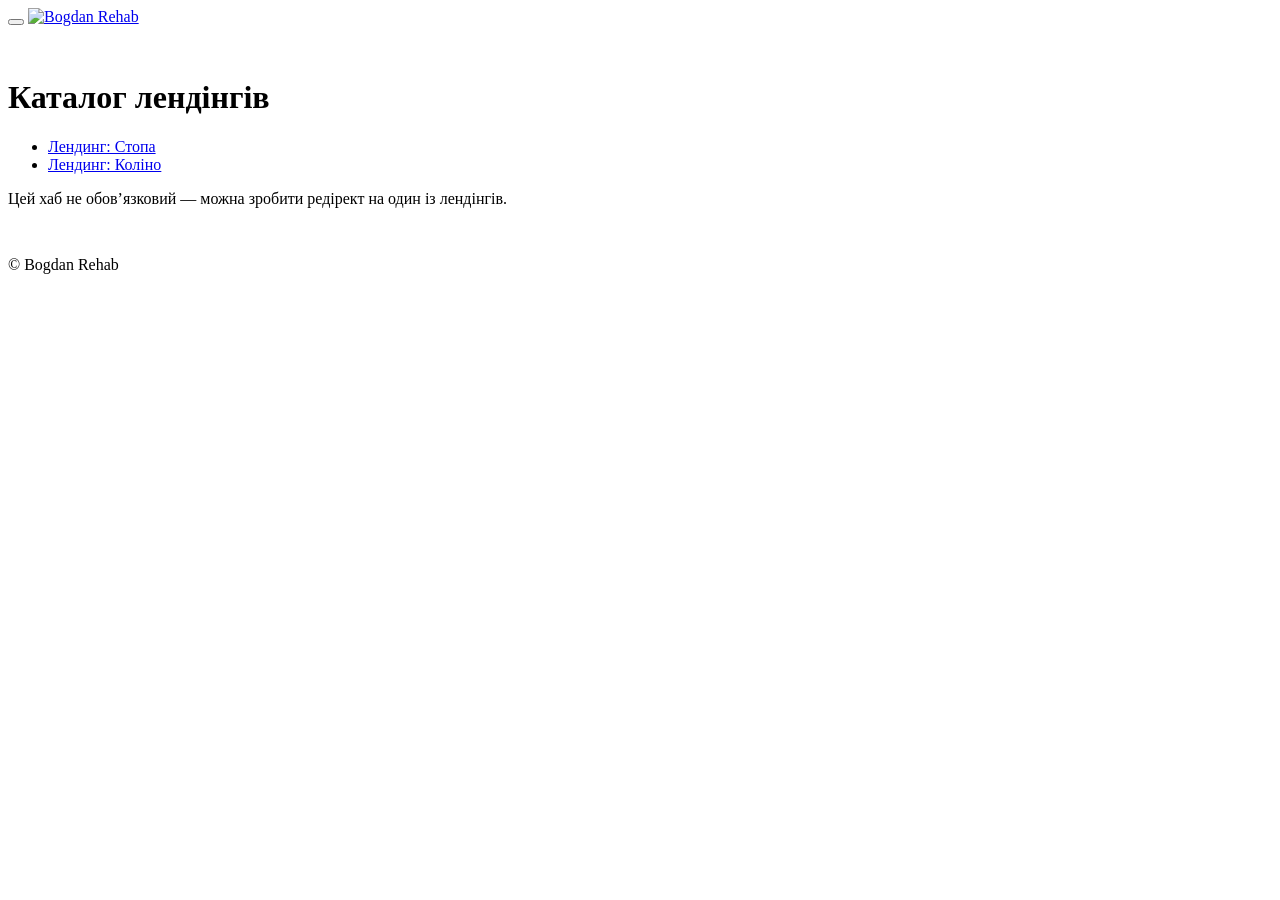
==== docs/index.html @ aafe2293 "1" ====
<!doctype html>
<html lang="uk">
<head>
  <meta charset="utf-8" />
  <meta name="viewport" content="width=device-width, initial-scale=1" />
  <title>Bogdan Rehab — Лендінги</title>
  <link rel="stylesheet" href="./shared/css/base.css" />
</head>
<body>
  <header class="site-header">
    <button class="burger" aria-label="Відкрити меню"><span></span><span></span><span></span></button>
    <a class="logo" href="#"><img src="./shared/img/logo.png" alt="Bogdan Rehab"></a>
  </header>
  <main class="container" style="padding:32px 0">
    <h1>Каталог лендінгів</h1>
    <ul>
      <li><a href="/foot/">Лендинг: Стопа</a></li>
      <li><a href="/knee/">Лендинг: Коліно</a></li>
    </ul>
    <p>Цей хаб не обов’язковий — можна зробити редірект на один із лендінгів.</p>
  </main>
  <footer class="footer">© Bogdan Rehab</footer>
  <script src="./shared/js/base.js"></script>
</body>
</html>
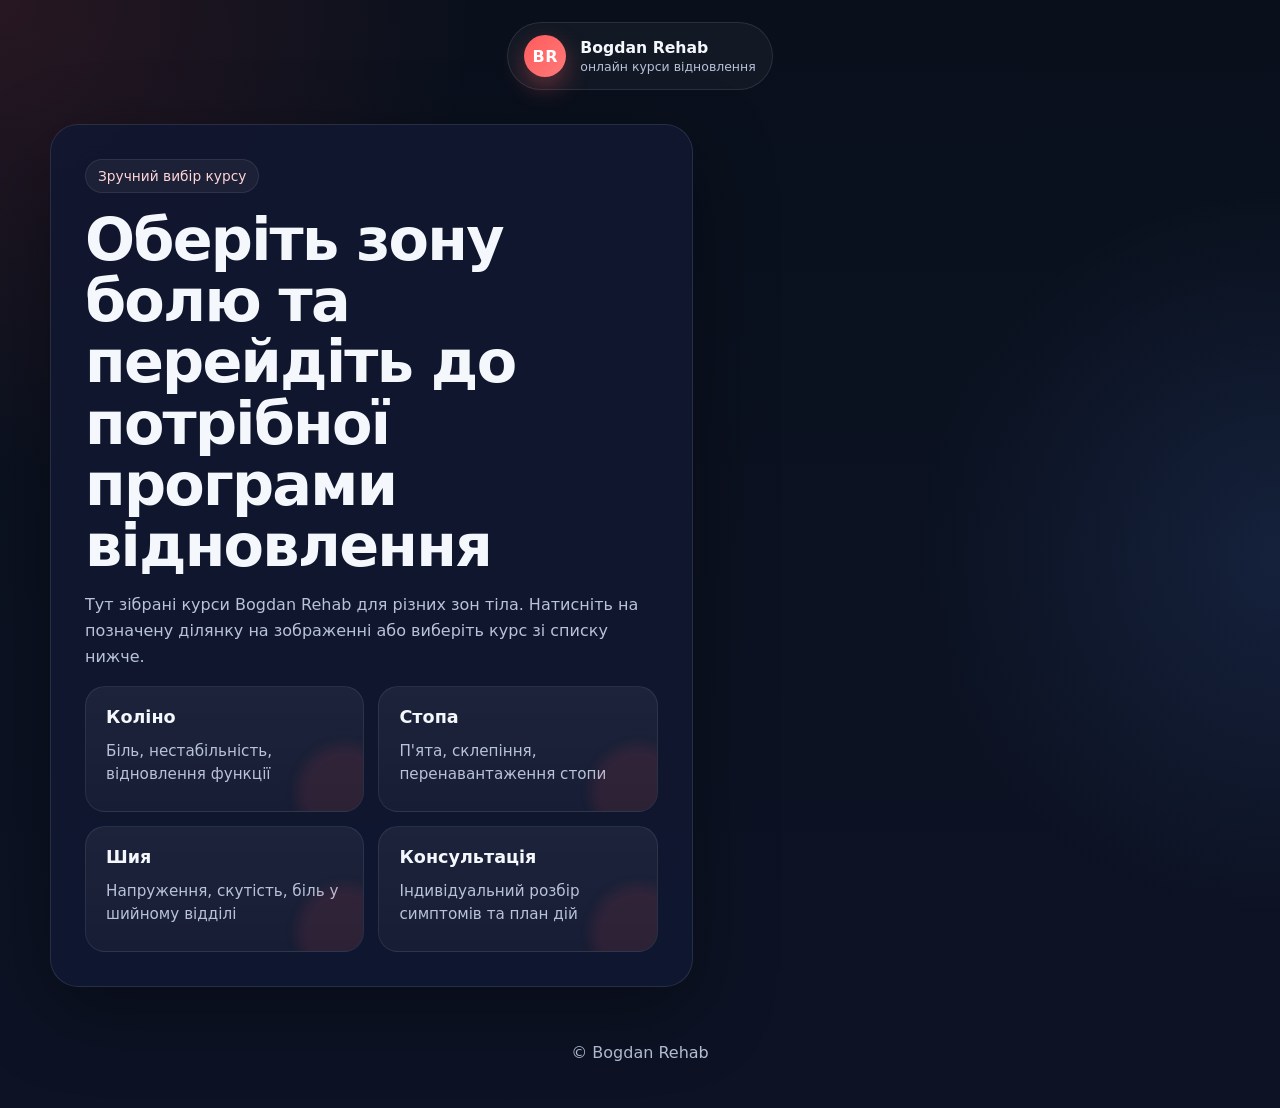
==== commit 48aa111c: "all" ====
--- a/docs/index.html
+++ b/docs/index.html
@@ -3,23 +3,61 @@
 <head>
   <meta charset="utf-8" />
   <meta name="viewport" content="width=device-width, initial-scale=1" />
-  <title>Bogdan Rehab — Лендінги</title>
-  <link rel="stylesheet" href="./shared/css/base.css" />
+  <title>Bogdan Rehab — Курси відновлення</title>
+  <meta name="description" content="Оберіть зону болю та перейдіть до потрібного курсу відновлення Bogdan Rehab." />
+  <link rel="stylesheet" href="./shared/css/base1.css" />
 </head>
 <body>
-  <header class="site-header">
-    <button class="burger" aria-label="Відкрити меню"><span></span><span></span><span></span></button>
-    <a class="logo" href="#"><img src="./shared/img/logo.png" alt="Bogdan Rehab"></a>
-  </header>
-  <main class="container" style="padding:32px 0">
-    <h1>Каталог лендінгів</h1>
-    <ul>
-      <li><a href="/foot/">Лендинг: Стопа</a></li>
-      <li><a href="/knee/">Лендинг: Коліно</a></li>
-    </ul>
-    <p>Цей хаб не обов’язковий — можна зробити редірект на один із лендінгів.</p>
-  </main>
-  <footer class="footer">© Bogdan Rehab</footer>
-  <script src="./shared/js/base.js"></script>
+  <div class="page-shell">
+    <header class="site-header container">
+      <a class="logo" href="#hero" aria-label="Bogdan Rehab — на головну">
+        <span class="logo-mark">BR</span>
+        <span class="logo-text">
+          <strong>Bogdan Rehab</strong>
+          <small>онлайн курси відновлення</small>
+        </span>
+      </a>
+    </header>
+
+    <main>
+      <section class="hero container" id="hero">
+        <div class="hero__content">
+          <span class="eyebrow">Зручний вибір курсу</span>
+          <h1>Оберіть зону болю та перейдіть до потрібної програми відновлення</h1>
+          <p class="hero__lead">
+            Тут зібрані курси Bogdan Rehab для різних зон тіла. Натисніть на позначену ділянку на зображенні
+            або виберіть курс зі списку нижче.
+          </p>
+
+          <!-- <div class="hero__note">
+            <span class="hero__note-dot"></span>
+            <p>Червоні зони на тілі — це активні посилання.</p>
+          </div> -->
+
+          <nav class="course-links" aria-label="Список курсів">
+            <a class="course-card" href="/knee/">
+              <span class="course-card__title">Коліно</span>
+              <span class="course-card__desc">Біль, нестабільність, відновлення функції</span>
+            </a>
+            <a class="course-card" href="/foot/">
+              <span class="course-card__title">Стопа</span>
+              <span class="course-card__desc">П'ята, склепіння, перенавантаження стопи</span>
+            </a>
+            <a class="course-card" href="/neck/">
+              <span class="course-card__title">Шия</span>
+              <span class="course-card__desc">Напруження, скутість, біль у шийному відділі</span>
+            </a>
+            <a class="course-card" href="/consultation/">
+              <span class="course-card__title">Консультація</span>
+              <span class="course-card__desc">Індивідуальний розбір симптомів та план дій</span>
+            </a>
+          </nav>
+        </div>
+    </main>
+
+    <footer class="footer container">
+      <p>© Bogdan Rehab</p>
+    </footer>
+  </div>
 </body>
 </html>
--- a/docs/shared/css/base1.css
+++ b/docs/shared/css/base1.css
@@ -0,0 +1,518 @@
+:root {
+  --bg: #0b1020;
+  --bg-soft: #111831;
+  --panel: rgba(17, 24, 49, 0.86);
+  --panel-2: rgba(255, 255, 255, 0.06);
+  --text: #f4f7fb;
+  --muted: #b8c2d9;
+  --line: rgba(255, 255, 255, 0.1);
+  --accent: #ff4747;
+  --accent-soft: rgba(255, 71, 71, 0.18);
+  --shadow: 0 24px 80px rgba(0, 0, 0, 0.35);
+  --radius-xl: 28px;
+  --radius-lg: 20px;
+  --radius-md: 16px;
+  --container: 1180px;
+}
+
+* {
+  box-sizing: border-box;
+}
+
+html {
+  scroll-behavior: smooth;
+}
+
+body {
+  margin: 0;
+  font-family: Inter, ui-sans-serif, system-ui, -apple-system, BlinkMacSystemFont, "Segoe UI", sans-serif;
+  color: var(--text);
+  background:
+    radial-gradient(circle at top left, rgba(255, 71, 71, 0.12), transparent 28%),
+    radial-gradient(circle at right center, rgba(92, 143, 255, 0.12), transparent 26%),
+    linear-gradient(180deg, #09101c 0%, #0d1325 100%);
+}
+
+img {
+  max-width: 100%;
+  display: block;
+}
+
+a {
+  color: inherit;
+  text-decoration: none;
+}
+
+.page-shell {
+  min-height: 100vh;
+}
+
+.container {
+  width: min(var(--container), calc(100% - 32px));
+  margin: 0 auto;
+}
+
+.site-header {
+  display: flex;
+  justify-content: center;
+  padding: 22px 0 0;
+}
+
+.logo {
+  display: inline-flex;
+  align-items: center;
+  gap: 14px;
+  padding: 12px 16px;
+  border: 1px solid var(--line);
+  background: rgba(255, 255, 255, 0.04);
+  border-radius: 999px;
+  backdrop-filter: blur(14px);
+}
+
+.logo-mark {
+  width: 42px;
+  height: 42px;
+  border-radius: 50%;
+  display: inline-flex;
+  align-items: center;
+  justify-content: center;
+  font-weight: 800;
+  letter-spacing: 0.04em;
+  background: linear-gradient(135deg, #ff5b5b, #ff7b7b);
+  color: white;
+  box-shadow: 0 10px 24px rgba(255, 91, 91, 0.35);
+}
+
+.logo-text {
+  display: grid;
+  gap: 2px;
+}
+
+.logo-text strong {
+  font-size: 0.98rem;
+}
+
+.logo-text small {
+  color: var(--muted);
+  font-size: 0.78rem;
+}
+
+.hero {
+  display: grid;
+  grid-template-columns: 1.12fr 0.88fr;
+  gap: 32px;
+  align-items: start;
+  padding: 34px 0 56px;
+}
+
+.hero__content,
+.body-map-card,
+.info-panel {
+  border: 1px solid var(--line);
+  background: var(--panel);
+  backdrop-filter: blur(18px);
+  box-shadow: var(--shadow);
+}
+
+.hero__content {
+  border-radius: var(--radius-xl);
+  padding: 34px;
+}
+
+.eyebrow {
+  display: inline-flex;
+  align-items: center;
+  padding: 8px 12px;
+  border-radius: 999px;
+  background: rgba(255, 255, 255, 0.05);
+  border: 1px solid rgba(255, 255, 255, 0.08);
+  color: #ffd5d5;
+  font-size: 0.86rem;
+  margin-bottom: 16px;
+}
+
+h1,
+h2,
+p {
+  margin-top: 0;
+}
+
+h1 {
+  font-size: clamp(2rem, 4.6vw, 4.1rem);
+  line-height: 1.04;
+  letter-spacing: -0.03em;
+  margin-bottom: 16px;
+  max-width: 13ch;
+}
+
+.hero__lead,
+.info-panel p,
+.body-map-card__header p {
+  color: var(--muted);
+  line-height: 1.62;
+  font-size: 1rem;
+}
+
+.hero__note {
+  display: inline-flex;
+  align-items: center;
+  gap: 10px;
+  margin: 10px 0 28px;
+  padding: 12px 14px;
+  border-radius: 14px;
+  background: rgba(255, 255, 255, 0.045);
+  border: 1px solid rgba(255, 255, 255, 0.06);
+}
+
+.hero__note p {
+  margin: 0;
+  color: #ffdede;
+}
+
+.hero__note-dot {
+  width: 12px;
+  height: 12px;
+  border-radius: 50%;
+  background: var(--accent);
+  box-shadow: 0 0 0 10px rgba(255, 71, 71, 0.16);
+  flex: none;
+}
+
+.course-links {
+  display: grid;
+  grid-template-columns: repeat(2, minmax(0, 1fr));
+  gap: 14px;
+}
+
+.course-card {
+  position: relative;
+  overflow: hidden;
+  display: grid;
+  gap: 8px;
+  min-height: 126px;
+  padding: 20px;
+  border-radius: var(--radius-lg);
+  background: linear-gradient(180deg, rgba(255,255,255,0.06), rgba(255,255,255,0.03));
+  border: 1px solid rgba(255,255,255,0.08);
+  transition: transform 0.25s ease, border-color 0.25s ease, background 0.25s ease;
+}
+
+.course-card::after {
+  content: "";
+  position: absolute;
+  inset: auto -30px -30px auto;
+  width: 96px;
+  height: 96px;
+  border-radius: 50%;
+  background: rgba(255, 71, 71, 0.1);
+  filter: blur(6px);
+}
+
+.course-card:hover,
+.course-card:focus-visible {
+  transform: translateY(-4px);
+  border-color: rgba(255, 116, 116, 0.45);
+  background: linear-gradient(180deg, rgba(255,255,255,0.09), rgba(255,255,255,0.04));
+}
+
+.course-card__title {
+  font-size: 1.1rem;
+  font-weight: 700;
+}
+
+.course-card__desc {
+  color: var(--muted);
+  line-height: 1.5;
+  font-size: 0.95rem;
+  max-width: 28ch;
+}
+
+.body-map-card {
+  border-radius: 36px;
+  padding: 22px;
+}
+
+.body-map-card__header {
+  margin-bottom: 12px;
+}
+
+.body-map-card__header h2 {
+  margin-bottom: 6px;
+  font-size: 1.45rem;
+}
+
+.body-map-card__header p {
+  margin-bottom: 0;
+}
+
+.body-map {
+  position: relative;
+  min-height: 720px;
+  border-radius: 28px;
+  background:
+    radial-gradient(circle at center, rgba(255,255,255,0.08), transparent 52%),
+    linear-gradient(180deg, rgba(255,255,255,0.05), rgba(255,255,255,0.02));
+  border: 1px solid rgba(255,255,255,0.08);
+  overflow: hidden;
+}
+
+.body-map::before {
+  content: "";
+  position: absolute;
+  inset: 18px;
+  border-radius: 24px;
+  border: 1px dashed rgba(255,255,255,0.08);
+  pointer-events: none;
+}
+
+.body-map--real {
+  background:
+    radial-gradient(circle at 50% 26%, rgba(121, 157, 226, 0.18), transparent 28%),
+    radial-gradient(circle at 50% 78%, rgba(255, 104, 104, 0.08), transparent 20%),
+    linear-gradient(180deg, rgba(255,255,255,0.05), rgba(255,255,255,0.02));
+}
+
+.body-map__svg {
+  width: 100%;
+  height: 100%;
+}
+
+.body-shadow {
+  fill: rgba(0, 0, 0, 0.28);
+  filter: blur(12px);
+}
+
+.body-aura {
+  fill: rgba(148, 185, 255, 0.12);
+  filter: blur(20px);
+}
+
+.human-figure {
+  filter: drop-shadow(0 26px 44px rgba(0, 0, 0, 0.28));
+}
+
+.figure-head,
+.figure-neck,
+.figure-torso,
+.figure-hip,
+.figure-arm-left,
+.figure-arm-right,
+.figure-forearm-left,
+.figure-forearm-right,
+.figure-thigh-left,
+.figure-thigh-right,
+.figure-calf-left,
+.figure-calf-right {
+  fill: url(#skinTone);
+  stroke: rgba(255,255,255,0.14);
+  stroke-width: 1.2;
+}
+
+.figure-neck,
+.figure-arm-left,
+.figure-arm-right,
+.figure-forearm-left,
+.figure-forearm-right,
+.figure-thigh-left,
+.figure-thigh-right,
+.figure-calf-left,
+.figure-calf-right {
+  fill: url(#limbShade);
+}
+
+.figure-highlight {
+  fill: rgba(255,255,255,0.14);
+  filter: blur(10px);
+}
+
+.figure-highlight--torso {
+  fill: rgba(255,255,255,0.08);
+}
+
+.figure-highlight--legs {
+  fill: rgba(255,255,255,0.07);
+}
+
+.contour {
+  fill: none;
+  stroke: rgba(114, 136, 170, 0.33);
+  stroke-linecap: round;
+  stroke-width: 3;
+}
+
+.contour--center {
+  stroke: rgba(125, 147, 183, 0.42);
+  stroke-width: 4;
+}
+
+.pain {
+  fill: url(#painGlow);
+  animation: pulse 2.2s ease-in-out infinite;
+  transform-origin: center;
+}
+
+.hotspot {
+  position: absolute;
+  display: inline-flex;
+  align-items: center;
+  justify-content: center;
+  min-width: 112px;
+  min-height: 46px;
+  padding: 10px 16px;
+  border-radius: 999px;
+  background: rgba(255, 71, 71, 0.16);
+  border: 1px solid rgba(255, 98, 98, 0.4);
+  backdrop-filter: blur(10px);
+  box-shadow: 0 12px 26px rgba(0,0,0,0.22);
+  font-weight: 700;
+  transition: transform 0.2s ease, background 0.2s ease, border-color 0.2s ease;
+}
+
+.hotspot:hover,
+.hotspot:focus-visible {
+  transform: scale(1.05);
+  background: rgba(255, 71, 71, 0.22);
+  border-color: rgba(255, 160, 160, 0.7);
+}
+
+.hotspot span::before {
+  content: "●";
+  margin-right: 8px;
+  color: #ff7e7e;
+}
+
+.hotspot--neck {
+  left: 50%;
+  top: 18%;
+  transform: translateX(-50%);
+}
+
+.hotspot--knee {
+  left: 50%;
+  top: 66%;
+  transform: translateX(-50%);
+}
+
+.hotspot--foot {
+  left: 50%;
+  top: 87%;
+  transform: translateX(-50%);
+}
+
+.hotspot--neck:hover,
+.hotspot--neck:focus-visible,
+.hotspot--knee:hover,
+.hotspot--knee:focus-visible,
+.hotspot--foot:hover,
+.hotspot--foot:focus-visible {
+  transform: translateX(-50%) scale(1.05);
+}
+
+.section {
+  padding-bottom: 64px;
+}
+
+.info-panel {
+  border-radius: var(--radius-xl);
+  padding: 28px;
+}
+
+.info-panel h2 {
+  margin-bottom: 12px;
+  font-size: 1.6rem;
+}
+
+.footer {
+  padding: 0 0 30px;
+  color: var(--muted);
+  text-align: center;
+}
+
+@keyframes pulse {
+  0%, 100% {
+    transform: scale(0.96);
+    opacity: 0.8;
+  }
+  50% {
+    transform: scale(1.06);
+    opacity: 1;
+  }
+}
+
+@media (max-width: 980px) {
+  .hero {
+    grid-template-columns: 1fr;
+  }
+
+  .hero__content {
+    order: 1;
+  }
+
+  .body-map-card {
+    order: 2;
+  }
+}
+
+@media (max-width: 640px) {
+  .container {
+    width: min(var(--container), calc(100% - 20px));
+  }
+
+  .site-header {
+    padding-top: 16px;
+  }
+
+  .hero {
+    gap: 18px;
+    padding: 18px 0 34px;
+  }
+
+  .hero__content,
+  .body-map-card,
+  .info-panel {
+    padding-left: 18px;
+    padding-right: 18px;
+  }
+
+  .hero__content {
+    padding-top: 24px;
+    padding-bottom: 24px;
+  }
+
+  h1 {
+    max-width: none;
+    font-size: clamp(1.8rem, 9vw, 2.6rem);
+  }
+
+  .course-links {
+    grid-template-columns: 1fr;
+  }
+
+  .body-map-card {
+    padding-top: 18px;
+    padding-bottom: 18px;
+  }
+
+  .body-map {
+    min-height: 590px;
+  }
+
+  .hotspot {
+    min-width: 98px;
+    min-height: 42px;
+    font-size: 0.94rem;
+    padding: 8px 12px;
+  }
+
+  .hotspot--neck {
+    top: 17.5%;
+  }
+
+  .hotspot--knee {
+    top: 65.5%;
+  }
+
+  .hotspot--foot {
+    top: 86%;
+  }
+}
